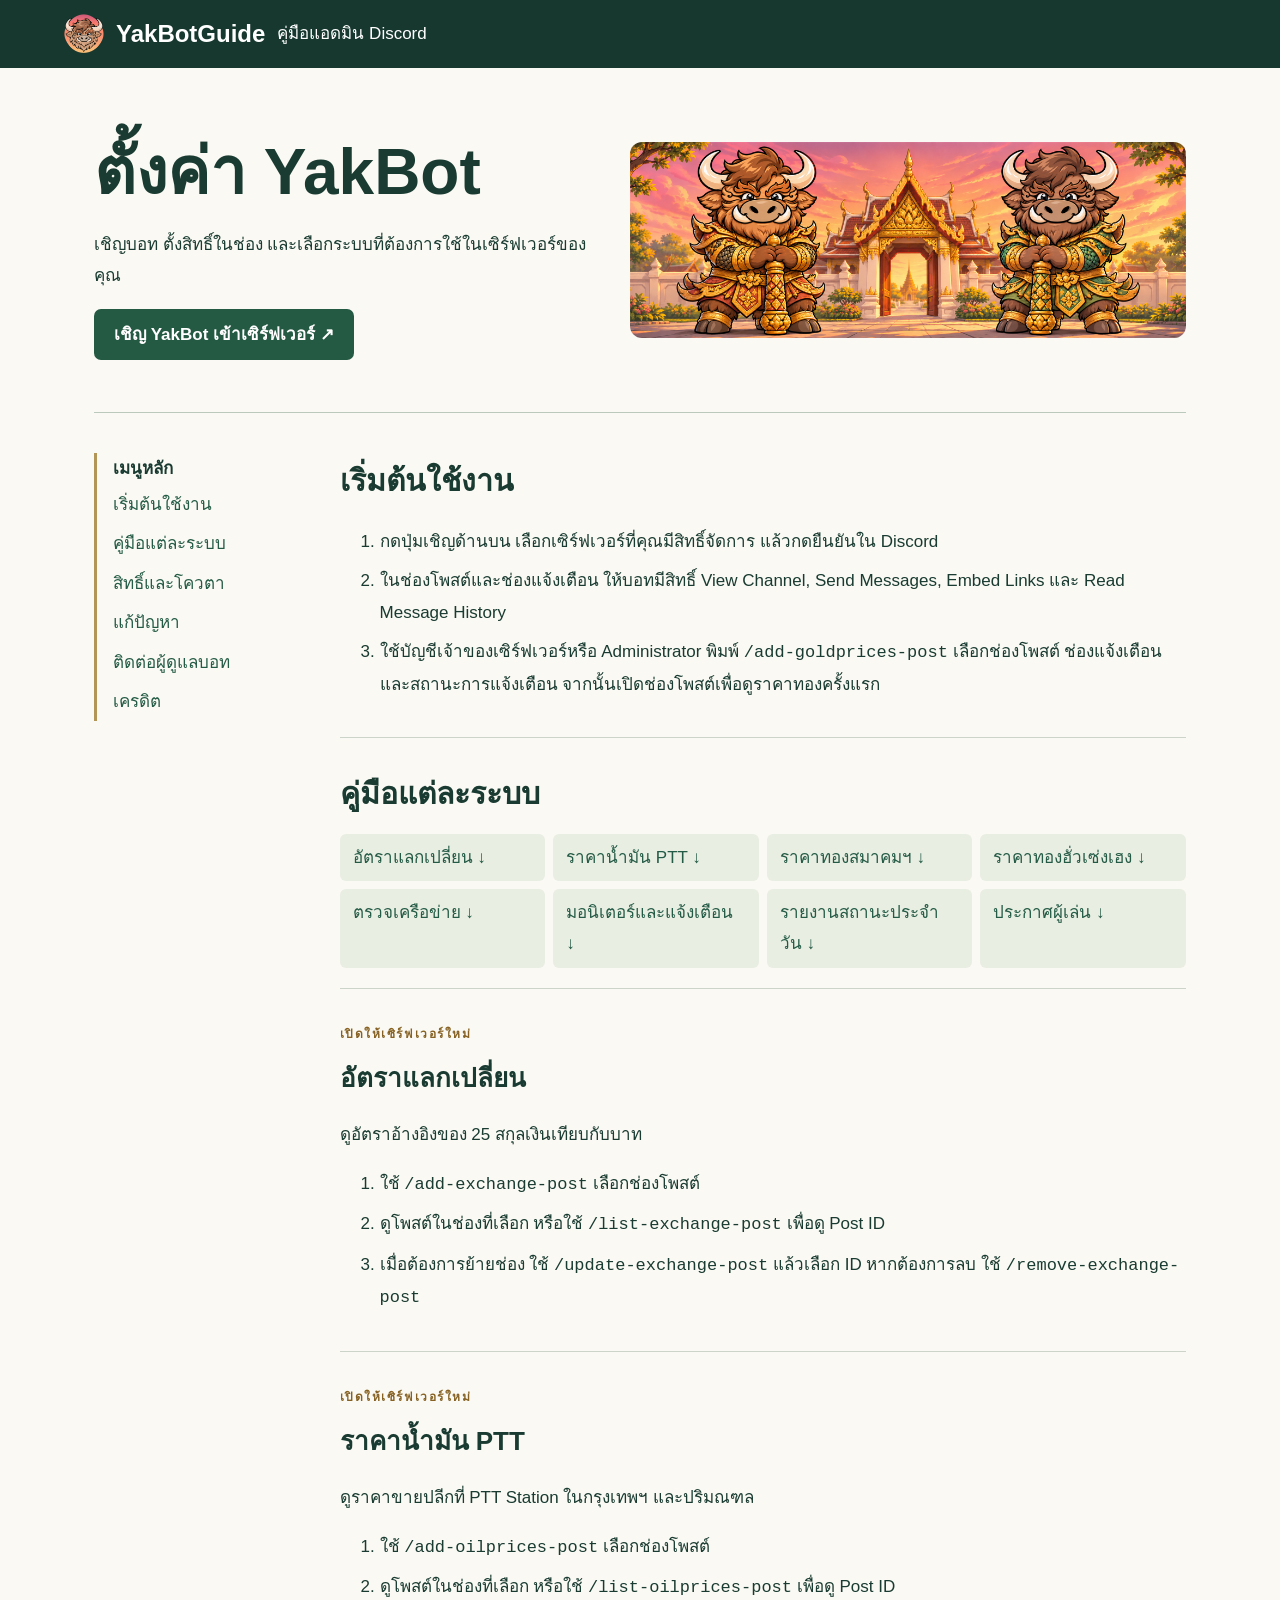
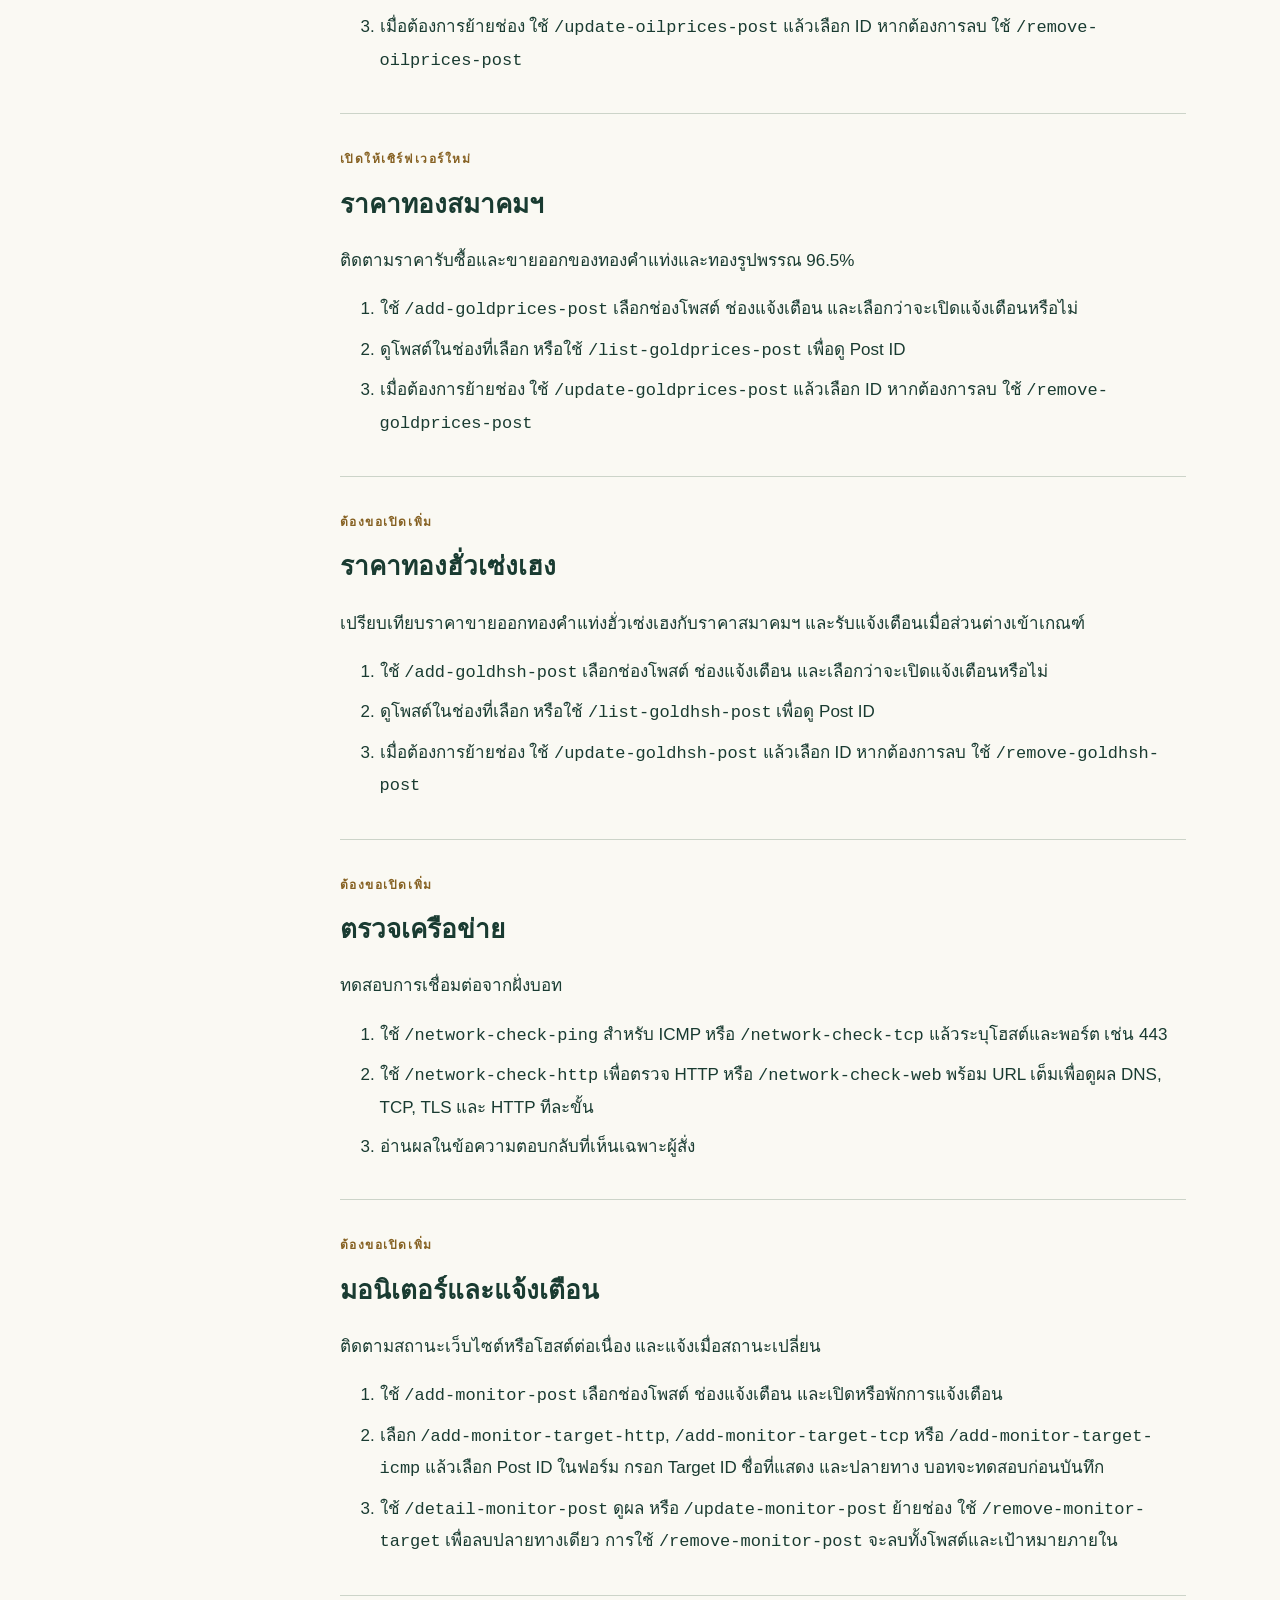
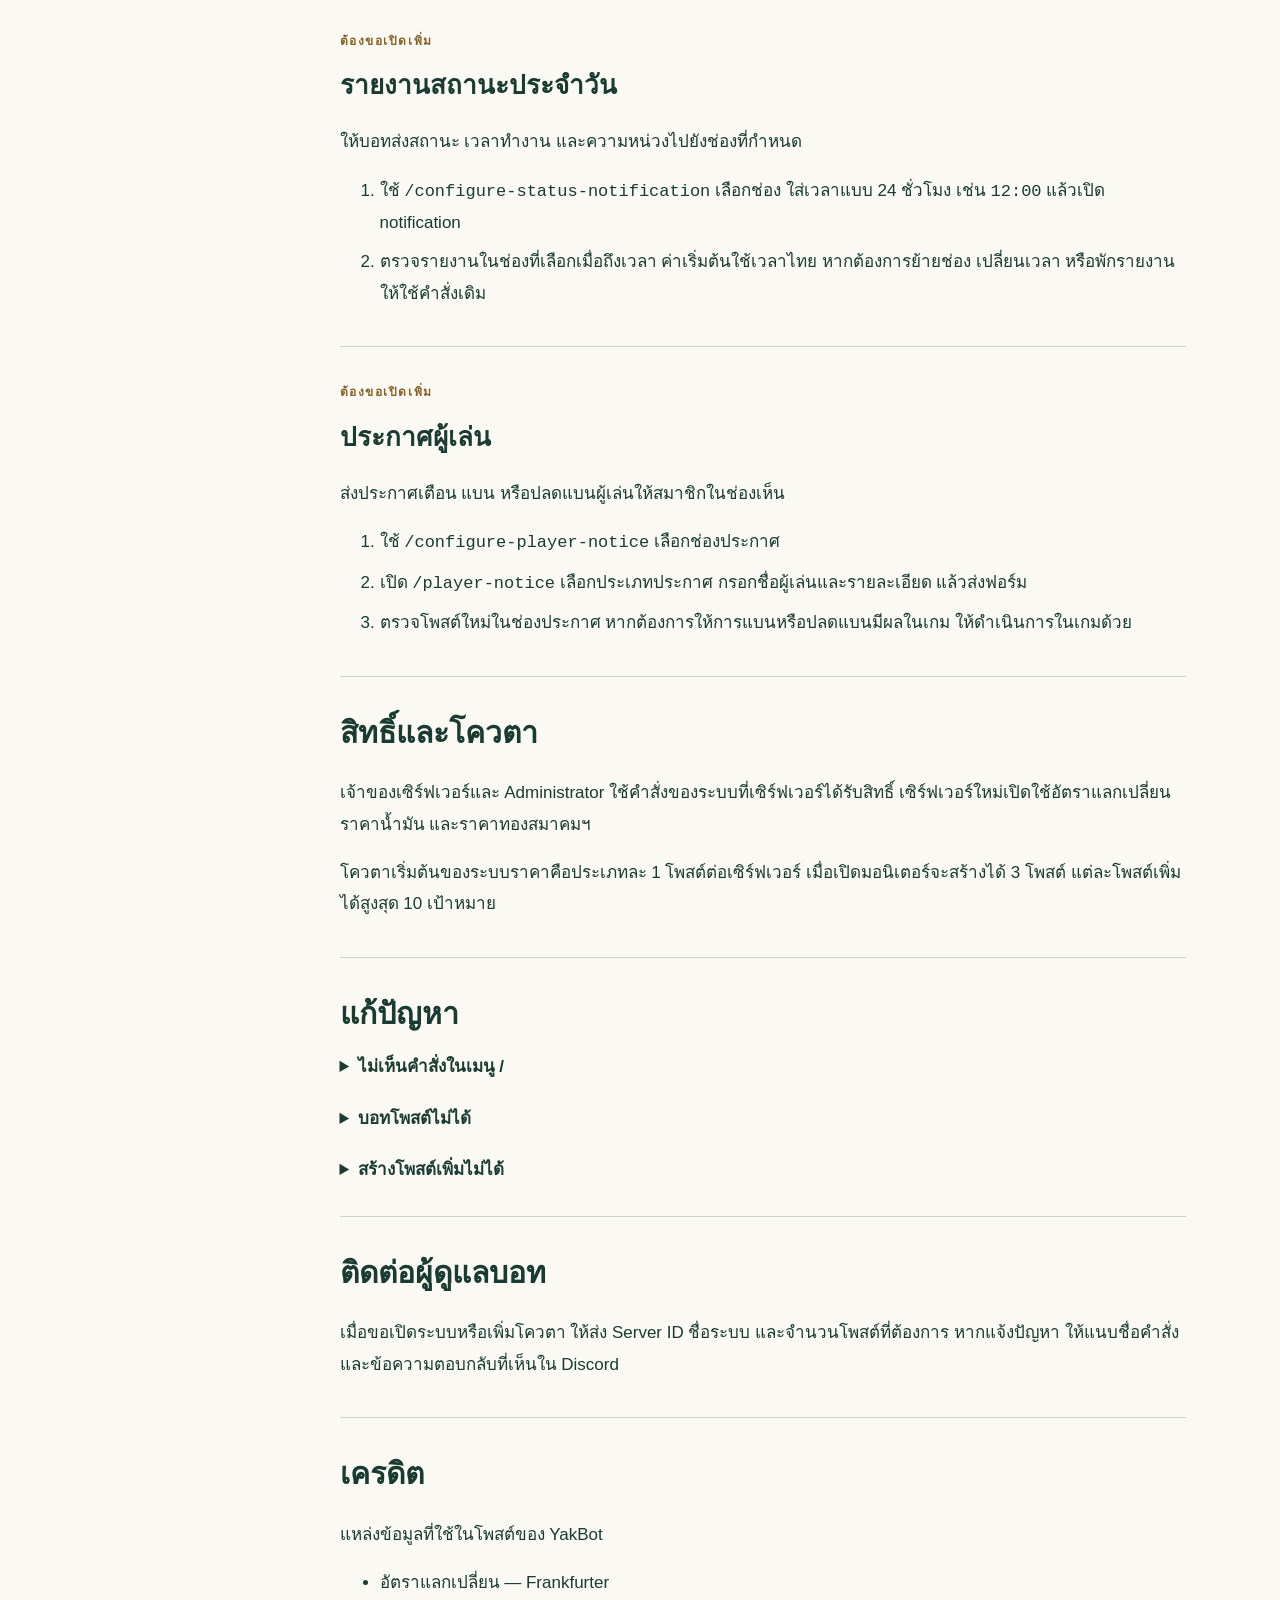
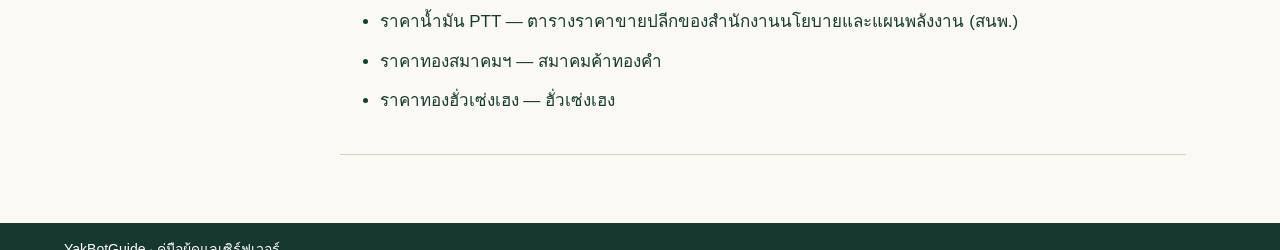
==== index.html @ 70bbc70e "Publish YakBot setup guide" ====
<!doctype html><html lang="th"><head><meta charset="utf-8"><meta name="viewport" content="width=device-width, initial-scale=1"><title>YakBotGuide · คู่มือผู้ดูแลเซิร์ฟเวอร์ Discord</title><link rel="icon" href="./icon.png"><style>
*{box-sizing:border-box}body{margin:0;background:#faf9f3;color:#193b31;font:17px/1.85 "Leelawadee UI",Tahoma,sans-serif}header,footer{background:#16382f;color:white;padding:14px max(5vw,calc((100vw - 1160px)/2));display:flex;align-items:center;gap:12px}header img{width:40px;border-radius:9px}header b{font:700 24px Arial}main{max-width:1220px;margin:auto;padding:0 5%}.hero{display:grid;grid-template-columns:1fr 1.1fr;align-items:center;gap:30px;padding:52px 0;border-bottom:1px solid #bbc9bc}.hero img{width:100%;border-radius:12px}small{font:bold 12px Arial;letter-spacing:.13em;color:#866122}h1{font-size:clamp(40px,5vw,68px);line-height:1.25;margin:12px 0}h2{font-size:30px;margin:0}a{color:#245b46}.layout{display:grid;grid-template-columns:180px minmax(0,1fr);gap:6%;padding:40px 0}nav{position:sticky;top:24px;align-self:start;border-left:3px solid #b29557;padding-left:16px}nav a{display:block;text-decoration:none;padding:4px 0}a:hover{text-decoration:underline}section{border-bottom:1px solid #ccd4c9;margin-bottom:28px;padding-bottom:20px;scroll-margin:20px}pre{background:#193c32;color:#fff;padding:16px;border-radius:8px;overflow:auto}code{font-family:Consolas,monospace;overflow-wrap:anywhere}li{margin-bottom:8px}summary{cursor:pointer;font-weight:bold}details{padding:10px 0}footer{font-size:14px}@media(max-width:760px){.hero,.layout{grid-template-columns:1fr}.layout{gap:30px}nav{position:static}.hero{padding:25px 0}}
.invite{display:inline-block;background:#245943;color:white;padding:10px 20px;border-radius:7px;text-decoration:none;font-weight:bold}.systems{display:grid;grid-template-columns:repeat(auto-fit,minmax(190px,1fr));gap:8px;margin-top:12px}.systems a{padding:8px 13px;background:#e9eee2;border-radius:6px;text-decoration:none}h3{font-size:26px;margin:6px 0}a:focus-visible,summary:focus-visible{outline:3px solid #ae792a;outline-offset:3px}</style></head><body><header id="home"><img src="./icon.png" alt=""><b>YakBotGuide</b> คู่มือแอดมิน Discord</header><main><div class="hero"><div><h1>ตั้งค่า YakBot</h1><p>เชิญบอท ตั้งสิทธิ์ในช่อง และเลือกระบบที่ต้องการใช้ในเซิร์ฟเวอร์ของคุณ</p><a class="invite" href="https://discord.com/oauth2/authorize?client_id=1555179219745767465">เชิญ YakBot เข้าเซิร์ฟเวอร์ <span aria-hidden="true">↗</span></a></div><img src="./banner.png" alt="ภาพประจำ YakBot"></div><div class="layout"><nav aria-label="เมนูหลัก"><b>เมนูหลัก</b><a href="#start">เริ่มต้นใช้งาน</a><a href="#systems">คู่มือแต่ละระบบ</a><a href="#rights">สิทธิ์และโควตา</a><a href="#help">แก้ปัญหา</a><a href="#contact">ติดต่อผู้ดูแลบอท</a><a href="#credits">เครดิต</a></nav><article>
<section id="start"><h2>เริ่มต้นใช้งาน</h2><ol><li>กดปุ่มเชิญด้านบน เลือกเซิร์ฟเวอร์ที่คุณมีสิทธิ์จัดการ แล้วกดยืนยันใน Discord</li><li>ในช่องโพสต์และช่องแจ้งเตือน ให้บอทมีสิทธิ์ View Channel, Send Messages, Embed Links และ Read Message History</li><li>ใช้บัญชีเจ้าของเซิร์ฟเวอร์หรือ Administrator พิมพ์ <code>/add-goldprices-post</code> เลือกช่องโพสต์ ช่องแจ้งเตือน และสถานะการแจ้งเตือน จากนั้นเปิดช่องโพสต์เพื่อดูราคาทองครั้งแรก</li></ol></section>
<section id="systems"><h2>คู่มือแต่ละระบบ</h2><div class="systems"><a href="#exchange">อัตราแลกเปลี่ยน ↓</a><a href="#oil">ราคาน้ำมัน PTT ↓</a><a href="#gold">ราคาทองสมาคมฯ ↓</a><a href="#gold-hsh">ราคาทองฮั่วเซ่งเฮง ↓</a><a href="#network">ตรวจเครือข่าย ↓</a><a href="#monitor">มอนิเตอร์และแจ้งเตือน ↓</a><a href="#daily">รายงานสถานะประจำวัน ↓</a><a href="#players">ประกาศผู้เล่น ↓</a></div></section><section id="exchange"><small>เปิดให้เซิร์ฟเวอร์ใหม่</small><h3>อัตราแลกเปลี่ยน</h3><p>ดูอัตราอ้างอิงของ 25 สกุลเงินเทียบกับบาท</p><ol><li>ใช้ <code>/add-exchange-post</code> เลือกช่องโพสต์</li><li>ดูโพสต์ในช่องที่เลือก หรือใช้ <code>/list-exchange-post</code> เพื่อดู Post ID</li><li>เมื่อต้องการย้ายช่อง ใช้ <code>/update-exchange-post</code> แล้วเลือก ID หากต้องการลบ ใช้ <code>/remove-exchange-post</code></li></ol></section>
<section id="oil"><small>เปิดให้เซิร์ฟเวอร์ใหม่</small><h3>ราคาน้ำมัน PTT</h3><p>ดูราคาขายปลีกที่ PTT Station ในกรุงเทพฯ และปริมณฑล</p><ol><li>ใช้ <code>/add-oilprices-post</code> เลือกช่องโพสต์</li><li>ดูโพสต์ในช่องที่เลือก หรือใช้ <code>/list-oilprices-post</code> เพื่อดู Post ID</li><li>เมื่อต้องการย้ายช่อง ใช้ <code>/update-oilprices-post</code> แล้วเลือก ID หากต้องการลบ ใช้ <code>/remove-oilprices-post</code></li></ol></section>
<section id="gold"><small>เปิดให้เซิร์ฟเวอร์ใหม่</small><h3>ราคาทองสมาคมฯ</h3><p>ติดตามราคารับซื้อและขายออกของทองคำแท่งและทองรูปพรรณ 96.5%</p><ol><li>ใช้ <code>/add-goldprices-post</code> เลือกช่องโพสต์ ช่องแจ้งเตือน และเลือกว่าจะเปิดแจ้งเตือนหรือไม่</li><li>ดูโพสต์ในช่องที่เลือก หรือใช้ <code>/list-goldprices-post</code> เพื่อดู Post ID</li><li>เมื่อต้องการย้ายช่อง ใช้ <code>/update-goldprices-post</code> แล้วเลือก ID หากต้องการลบ ใช้ <code>/remove-goldprices-post</code></li></ol></section>
<section id="gold-hsh"><small>ต้องขอเปิดเพิ่ม</small><h3>ราคาทองฮั่วเซ่งเฮง</h3><p>เปรียบเทียบราคาขายออกทองคำแท่งฮั่วเซ่งเฮงกับราคาสมาคมฯ และรับแจ้งเตือนเมื่อส่วนต่างเข้าเกณฑ์</p><ol><li>ใช้ <code>/add-goldhsh-post</code> เลือกช่องโพสต์ ช่องแจ้งเตือน และเลือกว่าจะเปิดแจ้งเตือนหรือไม่</li><li>ดูโพสต์ในช่องที่เลือก หรือใช้ <code>/list-goldhsh-post</code> เพื่อดู Post ID</li><li>เมื่อต้องการย้ายช่อง ใช้ <code>/update-goldhsh-post</code> แล้วเลือก ID หากต้องการลบ ใช้ <code>/remove-goldhsh-post</code></li></ol></section>
<section id="network"><small>ต้องขอเปิดเพิ่ม</small><h3>ตรวจเครือข่าย</h3><p>ทดสอบการเชื่อมต่อจากฝั่งบอท</p><ol><li>ใช้ <code>/network-check-ping</code> สำหรับ ICMP หรือ <code>/network-check-tcp</code> แล้วระบุโฮสต์และพอร์ต เช่น 443</li><li>ใช้ <code>/network-check-http</code> เพื่อตรวจ HTTP หรือ <code>/network-check-web</code> พร้อม URL เต็มเพื่อดูผล DNS, TCP, TLS และ HTTP ทีละขั้น</li><li>อ่านผลในข้อความตอบกลับที่เห็นเฉพาะผู้สั่ง</li></ol></section>
<section id="monitor"><small>ต้องขอเปิดเพิ่ม</small><h3>มอนิเตอร์และแจ้งเตือน</h3><p>ติดตามสถานะเว็บไซต์หรือโฮสต์ต่อเนื่อง และแจ้งเมื่อสถานะเปลี่ยน</p><ol><li>ใช้ <code>/add-monitor-post</code> เลือกช่องโพสต์ ช่องแจ้งเตือน และเปิดหรือพักการแจ้งเตือน</li><li>เลือก <code>/add-monitor-target-http</code>, <code>/add-monitor-target-tcp</code> หรือ <code>/add-monitor-target-icmp</code> แล้วเลือก Post ID ในฟอร์ม กรอก Target ID ชื่อที่แสดง และปลายทาง บอทจะทดสอบก่อนบันทึก</li><li>ใช้ <code>/detail-monitor-post</code> ดูผล หรือ <code>/update-monitor-post</code> ย้ายช่อง ใช้ <code>/remove-monitor-target</code> เพื่อลบปลายทางเดียว การใช้ <code>/remove-monitor-post</code> จะลบทั้งโพสต์และเป้าหมายภายใน</li></ol></section>
<section id="daily"><small>ต้องขอเปิดเพิ่ม</small><h3>รายงานสถานะประจำวัน</h3><p>ให้บอทส่งสถานะ เวลาทำงาน และความหน่วงไปยังช่องที่กำหนด</p><ol><li>ใช้ <code>/configure-status-notification</code> เลือกช่อง ใส่เวลาแบบ 24 ชั่วโมง เช่น <code>12:00</code> แล้วเปิด notification</li><li>ตรวจรายงานในช่องที่เลือกเมื่อถึงเวลา ค่าเริ่มต้นใช้เวลาไทย หากต้องการย้ายช่อง เปลี่ยนเวลา หรือพักรายงาน ให้ใช้คำสั่งเดิม</li></ol></section>
<section id="players"><small>ต้องขอเปิดเพิ่ม</small><h3>ประกาศผู้เล่น</h3><p>ส่งประกาศเตือน แบน หรือปลดแบนผู้เล่นให้สมาชิกในช่องเห็น</p><ol><li>ใช้ <code>/configure-player-notice</code> เลือกช่องประกาศ</li><li>เปิด <code>/player-notice</code> เลือกประเภทประกาศ กรอกชื่อผู้เล่นและรายละเอียด แล้วส่งฟอร์ม</li><li>ตรวจโพสต์ใหม่ในช่องประกาศ หากต้องการให้การแบนหรือปลดแบนมีผลในเกม ให้ดำเนินการในเกมด้วย</li></ol></section>
<section id="rights"><h2>สิทธิ์และโควตา</h2><p>เจ้าของเซิร์ฟเวอร์และ Administrator ใช้คำสั่งของระบบที่เซิร์ฟเวอร์ได้รับสิทธิ์ เซิร์ฟเวอร์ใหม่เปิดใช้อัตราแลกเปลี่ยน ราคาน้ำมัน และราคาทองสมาคมฯ</p><p>โควตาเริ่มต้นของระบบราคาคือประเภทละ 1 โพสต์ต่อเซิร์ฟเวอร์ เมื่อเปิดมอนิเตอร์จะสร้างได้ 3 โพสต์ แต่ละโพสต์เพิ่มได้สูงสุด 10 เป้าหมาย</p></section>
<section id="help"><h2>แก้ปัญหา</h2><details><summary>ไม่เห็นคำสั่งในเมนู /</summary><p>ตรวจสิทธิ์ Administrator และดูว่าระบบที่ต้องการต้องขอเปิดเพิ่มหรือไม่</p></details><details><summary>บอทโพสต์ไม่ได้</summary><p>ตรวจสิทธิ์บอทในช่องที่เลือกตามรายการเริ่มต้นใช้งาน รวมถึงสิทธิ์ที่กำหนดทับในระดับช่อง</p></details><details><summary>สร้างโพสต์เพิ่มไม่ได้</summary><p>ตรวจจำนวนโพสต์เดิมด้วยคำสั่ง list ของระบบ หากต้องการเพียงย้ายช่อง ให้ใช้คำสั่ง update แล้วเลือก Post ID เดิม</p></details></section>
<section id="contact"><h2>ติดต่อผู้ดูแลบอท</h2><p>เมื่อขอเปิดระบบหรือเพิ่มโควตา ให้ส่ง Server ID ชื่อระบบ และจำนวนโพสต์ที่ต้องการ หากแจ้งปัญหา ให้แนบชื่อคำสั่งและข้อความตอบกลับที่เห็นใน Discord</p></section>
<section id="credits"><h2>เครดิต</h2><p>แหล่งข้อมูลที่ใช้ในโพสต์ของ YakBot</p><ul><li>อัตราแลกเปลี่ยน — Frankfurter</li><li>ราคาน้ำมัน PTT — ตารางราคาขายปลีกของสำนักงานนโยบายและแผนพลังงาน (สนพ.)</li><li>ราคาทองสมาคมฯ — สมาคมค้าทองคำ</li><li>ราคาทองฮั่วเซ่งเฮง — ฮั่วเซ่งเฮง</li></ul></section></article></div></main><footer>YakBotGuide · คู่มือผู้ดูแลเซิร์ฟเวอร์</footer></body></html>
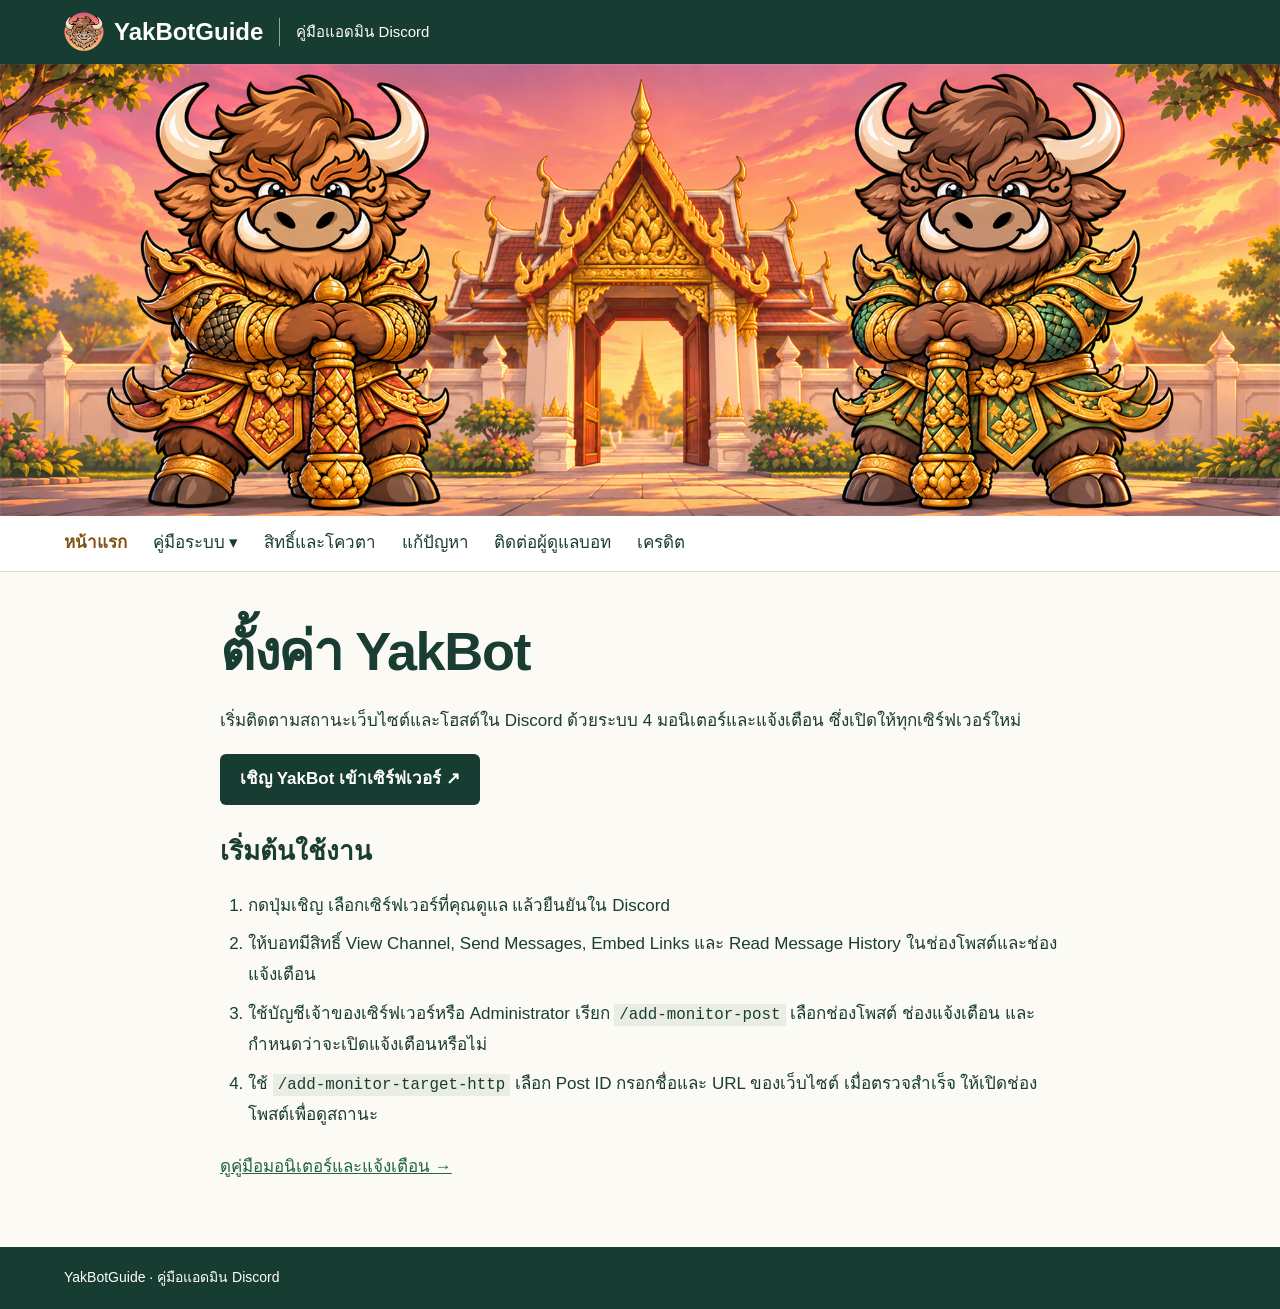
==== commit 148d199e: "Split YakBot guide into pages and update system permissions" ====
--- a/index.html
+++ b/index.html
@@ -1,16 +1,49 @@
-<!doctype html><html lang="th"><head><meta charset="utf-8"><meta name="viewport" content="width=device-width, initial-scale=1"><title>YakBotGuide · คู่มือผู้ดูแลเซิร์ฟเวอร์ Discord</title><link rel="icon" href="./icon.png"><style>
-*{box-sizing:border-box}body{margin:0;background:#faf9f3;color:#193b31;font:17px/1.85 "Leelawadee UI",Tahoma,sans-serif}header,footer{background:#16382f;color:white;padding:14px max(5vw,calc((100vw - 1160px)/2));display:flex;align-items:center;gap:12px}header img{width:40px;border-radius:9px}header b{font:700 24px Arial}main{max-width:1220px;margin:auto;padding:0 5%}.hero{display:grid;grid-template-columns:1fr 1.1fr;align-items:center;gap:30px;padding:52px 0;border-bottom:1px solid #bbc9bc}.hero img{width:100%;border-radius:12px}small{font:bold 12px Arial;letter-spacing:.13em;color:#866122}h1{font-size:clamp(40px,5vw,68px);line-height:1.25;margin:12px 0}h2{font-size:30px;margin:0}a{color:#245b46}.layout{display:grid;grid-template-columns:180px minmax(0,1fr);gap:6%;padding:40px 0}nav{position:sticky;top:24px;align-self:start;border-left:3px solid #b29557;padding-left:16px}nav a{display:block;text-decoration:none;padding:4px 0}a:hover{text-decoration:underline}section{border-bottom:1px solid #ccd4c9;margin-bottom:28px;padding-bottom:20px;scroll-margin:20px}pre{background:#193c32;color:#fff;padding:16px;border-radius:8px;overflow:auto}code{font-family:Consolas,monospace;overflow-wrap:anywhere}li{margin-bottom:8px}summary{cursor:pointer;font-weight:bold}details{padding:10px 0}footer{font-size:14px}@media(max-width:760px){.hero,.layout{grid-template-columns:1fr}.layout{gap:30px}nav{position:static}.hero{padding:25px 0}}
-.invite{display:inline-block;background:#245943;color:white;padding:10px 20px;border-radius:7px;text-decoration:none;font-weight:bold}.systems{display:grid;grid-template-columns:repeat(auto-fit,minmax(190px,1fr));gap:8px;margin-top:12px}.systems a{padding:8px 13px;background:#e9eee2;border-radius:6px;text-decoration:none}h3{font-size:26px;margin:6px 0}a:focus-visible,summary:focus-visible{outline:3px solid #ae792a;outline-offset:3px}</style></head><body><header id="home"><img src="./icon.png" alt=""><b>YakBotGuide</b> คู่มือแอดมิน Discord</header><main><div class="hero"><div><h1>ตั้งค่า YakBot</h1><p>เชิญบอท ตั้งสิทธิ์ในช่อง และเลือกระบบที่ต้องการใช้ในเซิร์ฟเวอร์ของคุณ</p><a class="invite" href="https://discord.com/oauth2/authorize?client_id=1555179219745767465">เชิญ YakBot เข้าเซิร์ฟเวอร์ <span aria-hidden="true">↗</span></a></div><img src="./banner.png" alt="ภาพประจำ YakBot"></div><div class="layout"><nav aria-label="เมนูหลัก"><b>เมนูหลัก</b><a href="#start">เริ่มต้นใช้งาน</a><a href="#systems">คู่มือแต่ละระบบ</a><a href="#rights">สิทธิ์และโควตา</a><a href="#help">แก้ปัญหา</a><a href="#contact">ติดต่อผู้ดูแลบอท</a><a href="#credits">เครดิต</a></nav><article>
-<section id="start"><h2>เริ่มต้นใช้งาน</h2><ol><li>กดปุ่มเชิญด้านบน เลือกเซิร์ฟเวอร์ที่คุณมีสิทธิ์จัดการ แล้วกดยืนยันใน Discord</li><li>ในช่องโพสต์และช่องแจ้งเตือน ให้บอทมีสิทธิ์ View Channel, Send Messages, Embed Links และ Read Message History</li><li>ใช้บัญชีเจ้าของเซิร์ฟเวอร์หรือ Administrator พิมพ์ <code>/add-goldprices-post</code> เลือกช่องโพสต์ ช่องแจ้งเตือน และสถานะการแจ้งเตือน จากนั้นเปิดช่องโพสต์เพื่อดูราคาทองครั้งแรก</li></ol></section>
-<section id="systems"><h2>คู่มือแต่ละระบบ</h2><div class="systems"><a href="#exchange">อัตราแลกเปลี่ยน ↓</a><a href="#oil">ราคาน้ำมัน PTT ↓</a><a href="#gold">ราคาทองสมาคมฯ ↓</a><a href="#gold-hsh">ราคาทองฮั่วเซ่งเฮง ↓</a><a href="#network">ตรวจเครือข่าย ↓</a><a href="#monitor">มอนิเตอร์และแจ้งเตือน ↓</a><a href="#daily">รายงานสถานะประจำวัน ↓</a><a href="#players">ประกาศผู้เล่น ↓</a></div></section><section id="exchange"><small>เปิดให้เซิร์ฟเวอร์ใหม่</small><h3>อัตราแลกเปลี่ยน</h3><p>ดูอัตราอ้างอิงของ 25 สกุลเงินเทียบกับบาท</p><ol><li>ใช้ <code>/add-exchange-post</code> เลือกช่องโพสต์</li><li>ดูโพสต์ในช่องที่เลือก หรือใช้ <code>/list-exchange-post</code> เพื่อดู Post ID</li><li>เมื่อต้องการย้ายช่อง ใช้ <code>/update-exchange-post</code> แล้วเลือก ID หากต้องการลบ ใช้ <code>/remove-exchange-post</code></li></ol></section>
-<section id="oil"><small>เปิดให้เซิร์ฟเวอร์ใหม่</small><h3>ราคาน้ำมัน PTT</h3><p>ดูราคาขายปลีกที่ PTT Station ในกรุงเทพฯ และปริมณฑล</p><ol><li>ใช้ <code>/add-oilprices-post</code> เลือกช่องโพสต์</li><li>ดูโพสต์ในช่องที่เลือก หรือใช้ <code>/list-oilprices-post</code> เพื่อดู Post ID</li><li>เมื่อต้องการย้ายช่อง ใช้ <code>/update-oilprices-post</code> แล้วเลือก ID หากต้องการลบ ใช้ <code>/remove-oilprices-post</code></li></ol></section>
-<section id="gold"><small>เปิดให้เซิร์ฟเวอร์ใหม่</small><h3>ราคาทองสมาคมฯ</h3><p>ติดตามราคารับซื้อและขายออกของทองคำแท่งและทองรูปพรรณ 96.5%</p><ol><li>ใช้ <code>/add-goldprices-post</code> เลือกช่องโพสต์ ช่องแจ้งเตือน และเลือกว่าจะเปิดแจ้งเตือนหรือไม่</li><li>ดูโพสต์ในช่องที่เลือก หรือใช้ <code>/list-goldprices-post</code> เพื่อดู Post ID</li><li>เมื่อต้องการย้ายช่อง ใช้ <code>/update-goldprices-post</code> แล้วเลือก ID หากต้องการลบ ใช้ <code>/remove-goldprices-post</code></li></ol></section>
-<section id="gold-hsh"><small>ต้องขอเปิดเพิ่ม</small><h3>ราคาทองฮั่วเซ่งเฮง</h3><p>เปรียบเทียบราคาขายออกทองคำแท่งฮั่วเซ่งเฮงกับราคาสมาคมฯ และรับแจ้งเตือนเมื่อส่วนต่างเข้าเกณฑ์</p><ol><li>ใช้ <code>/add-goldhsh-post</code> เลือกช่องโพสต์ ช่องแจ้งเตือน และเลือกว่าจะเปิดแจ้งเตือนหรือไม่</li><li>ดูโพสต์ในช่องที่เลือก หรือใช้ <code>/list-goldhsh-post</code> เพื่อดู Post ID</li><li>เมื่อต้องการย้ายช่อง ใช้ <code>/update-goldhsh-post</code> แล้วเลือก ID หากต้องการลบ ใช้ <code>/remove-goldhsh-post</code></li></ol></section>
-<section id="network"><small>ต้องขอเปิดเพิ่ม</small><h3>ตรวจเครือข่าย</h3><p>ทดสอบการเชื่อมต่อจากฝั่งบอท</p><ol><li>ใช้ <code>/network-check-ping</code> สำหรับ ICMP หรือ <code>/network-check-tcp</code> แล้วระบุโฮสต์และพอร์ต เช่น 443</li><li>ใช้ <code>/network-check-http</code> เพื่อตรวจ HTTP หรือ <code>/network-check-web</code> พร้อม URL เต็มเพื่อดูผล DNS, TCP, TLS และ HTTP ทีละขั้น</li><li>อ่านผลในข้อความตอบกลับที่เห็นเฉพาะผู้สั่ง</li></ol></section>
-<section id="monitor"><small>ต้องขอเปิดเพิ่ม</small><h3>มอนิเตอร์และแจ้งเตือน</h3><p>ติดตามสถานะเว็บไซต์หรือโฮสต์ต่อเนื่อง และแจ้งเมื่อสถานะเปลี่ยน</p><ol><li>ใช้ <code>/add-monitor-post</code> เลือกช่องโพสต์ ช่องแจ้งเตือน และเปิดหรือพักการแจ้งเตือน</li><li>เลือก <code>/add-monitor-target-http</code>, <code>/add-monitor-target-tcp</code> หรือ <code>/add-monitor-target-icmp</code> แล้วเลือก Post ID ในฟอร์ม กรอก Target ID ชื่อที่แสดง และปลายทาง บอทจะทดสอบก่อนบันทึก</li><li>ใช้ <code>/detail-monitor-post</code> ดูผล หรือ <code>/update-monitor-post</code> ย้ายช่อง ใช้ <code>/remove-monitor-target</code> เพื่อลบปลายทางเดียว การใช้ <code>/remove-monitor-post</code> จะลบทั้งโพสต์และเป้าหมายภายใน</li></ol></section>
-<section id="daily"><small>ต้องขอเปิดเพิ่ม</small><h3>รายงานสถานะประจำวัน</h3><p>ให้บอทส่งสถานะ เวลาทำงาน และความหน่วงไปยังช่องที่กำหนด</p><ol><li>ใช้ <code>/configure-status-notification</code> เลือกช่อง ใส่เวลาแบบ 24 ชั่วโมง เช่น <code>12:00</code> แล้วเปิด notification</li><li>ตรวจรายงานในช่องที่เลือกเมื่อถึงเวลา ค่าเริ่มต้นใช้เวลาไทย หากต้องการย้ายช่อง เปลี่ยนเวลา หรือพักรายงาน ให้ใช้คำสั่งเดิม</li></ol></section>
-<section id="players"><small>ต้องขอเปิดเพิ่ม</small><h3>ประกาศผู้เล่น</h3><p>ส่งประกาศเตือน แบน หรือปลดแบนผู้เล่นให้สมาชิกในช่องเห็น</p><ol><li>ใช้ <code>/configure-player-notice</code> เลือกช่องประกาศ</li><li>เปิด <code>/player-notice</code> เลือกประเภทประกาศ กรอกชื่อผู้เล่นและรายละเอียด แล้วส่งฟอร์ม</li><li>ตรวจโพสต์ใหม่ในช่องประกาศ หากต้องการให้การแบนหรือปลดแบนมีผลในเกม ให้ดำเนินการในเกมด้วย</li></ol></section>
-<section id="rights"><h2>สิทธิ์และโควตา</h2><p>เจ้าของเซิร์ฟเวอร์และ Administrator ใช้คำสั่งของระบบที่เซิร์ฟเวอร์ได้รับสิทธิ์ เซิร์ฟเวอร์ใหม่เปิดใช้อัตราแลกเปลี่ยน ราคาน้ำมัน และราคาทองสมาคมฯ</p><p>โควตาเริ่มต้นของระบบราคาคือประเภทละ 1 โพสต์ต่อเซิร์ฟเวอร์ เมื่อเปิดมอนิเตอร์จะสร้างได้ 3 โพสต์ แต่ละโพสต์เพิ่มได้สูงสุด 10 เป้าหมาย</p></section>
-<section id="help"><h2>แก้ปัญหา</h2><details><summary>ไม่เห็นคำสั่งในเมนู /</summary><p>ตรวจสิทธิ์ Administrator และดูว่าระบบที่ต้องการต้องขอเปิดเพิ่มหรือไม่</p></details><details><summary>บอทโพสต์ไม่ได้</summary><p>ตรวจสิทธิ์บอทในช่องที่เลือกตามรายการเริ่มต้นใช้งาน รวมถึงสิทธิ์ที่กำหนดทับในระดับช่อง</p></details><details><summary>สร้างโพสต์เพิ่มไม่ได้</summary><p>ตรวจจำนวนโพสต์เดิมด้วยคำสั่ง list ของระบบ หากต้องการเพียงย้ายช่อง ให้ใช้คำสั่ง update แล้วเลือก Post ID เดิม</p></details></section>
-<section id="contact"><h2>ติดต่อผู้ดูแลบอท</h2><p>เมื่อขอเปิดระบบหรือเพิ่มโควตา ให้ส่ง Server ID ชื่อระบบ และจำนวนโพสต์ที่ต้องการ หากแจ้งปัญหา ให้แนบชื่อคำสั่งและข้อความตอบกลับที่เห็นใน Discord</p></section>
-<section id="credits"><h2>เครดิต</h2><p>แหล่งข้อมูลที่ใช้ในโพสต์ของ YakBot</p><ul><li>อัตราแลกเปลี่ยน — Frankfurter</li><li>ราคาน้ำมัน PTT — ตารางราคาขายปลีกของสำนักงานนโยบายและแผนพลังงาน (สนพ.)</li><li>ราคาทองสมาคมฯ — สมาคมค้าทองคำ</li><li>ราคาทองฮั่วเซ่งเฮง — ฮั่วเซ่งเฮง</li></ul></section></article></div></main><footer>YakBotGuide · คู่มือผู้ดูแลเซิร์ฟเวอร์</footer></body></html>
+<!doctype html>
+<html lang="th">
+<head>
+<meta charset="utf-8">
+<meta name="viewport" content="width=device-width, initial-scale=1">
+<title>หน้าแรก · YakBotGuide</title>
+<link rel="icon" href="icon.png">
+<link rel="stylesheet" href="style.css">
+</head>
+<body>
+<a class="skip" href="#content">ข้ามไปยังเนื้อหา</a>
+<header><div class="bar"><a class="brand" href="index.html"><img src="icon.png" alt=""><b>YakBotGuide</b></a><span class="tag">คู่มือแอดมิน Discord</span>
+<details class="mobile"><summary aria-label="เมนูหลัก"><span aria-hidden="true">☰</span> เมนู</summary><nav aria-label="เมนูหลักบนมือถือ"><a href="index.html" aria-current="page">หน้าแรก</a>
+<details class="sub"><summary>คู่มือระบบ</summary><div class="dropdown"><a href="network.html">2 · ตรวจเครือข่าย</a>
+<a href="monitor.html">4 · มอนิเตอร์และแจ้งเตือน</a>
+<a href="exchange.html">5 · อัตราแลกเปลี่ยน</a>
+<a href="oil.html">6 · ราคาน้ำมัน PTT</a>
+<a href="gold.html">7 · ราคาทองสมาคมฯ</a>
+<a href="gold-hsh.html">8 · ราคาทองฮั่วเซ่งเฮง</a>
+<a href="players.html">9 · ประกาศผู้เล่น</a></div></details>
+<a href="rights.html">สิทธิ์และโควตา</a>
+<a href="help.html">แก้ปัญหา</a>
+<a href="contact.html">ติดต่อผู้ดูแลบอท</a>
+<a href="credits.html">เครดิต</a></nav></details></div></header>
+<img class="banner" src="banner.png" alt="แบนเนอร์ YakBot">
+<nav class="desk" aria-label="เมนูหลัก"><a href="index.html" aria-current="page">หน้าแรก</a>
+<details class="sub"><summary>คู่มือระบบ</summary><div class="dropdown"><a href="network.html">2 · ตรวจเครือข่าย</a>
+<a href="monitor.html">4 · มอนิเตอร์และแจ้งเตือน</a>
+<a href="exchange.html">5 · อัตราแลกเปลี่ยน</a>
+<a href="oil.html">6 · ราคาน้ำมัน PTT</a>
+<a href="gold.html">7 · ราคาทองสมาคมฯ</a>
+<a href="gold-hsh.html">8 · ราคาทองฮั่วเซ่งเฮง</a>
+<a href="players.html">9 · ประกาศผู้เล่น</a></div></details>
+<a href="rights.html">สิทธิ์และโควตา</a>
+<a href="help.html">แก้ปัญหา</a>
+<a href="contact.html">ติดต่อผู้ดูแลบอท</a>
+<a href="credits.html">เครดิต</a></nav>
+<main id="content">
+
+<h1>ตั้งค่า YakBot</h1>
+<p>เริ่มติดตามสถานะเว็บไซต์และโฮสต์ใน Discord ด้วยระบบ 4 มอนิเตอร์และแจ้งเตือน ซึ่งเปิดให้ทุกเซิร์ฟเวอร์ใหม่</p>
+<a class="invite" href="https://discord.com/oauth2/authorize?client_id=1555179219745767465">เชิญ YakBot เข้าเซิร์ฟเวอร์ ↗</a>
+<h2 id="start">เริ่มต้นใช้งาน</h2><ol>
+<li>กดปุ่มเชิญ เลือกเซิร์ฟเวอร์ที่คุณดูแล แล้วยืนยันใน Discord</li>
+<li>ให้บอทมีสิทธิ์ View Channel, Send Messages, Embed Links และ Read Message History ในช่องโพสต์และช่องแจ้งเตือน</li>
+<li>ใช้บัญชีเจ้าของเซิร์ฟเวอร์หรือ Administrator เรียก <code>/add-monitor-post</code> เลือกช่องโพสต์ ช่องแจ้งเตือน และกำหนดว่าจะเปิดแจ้งเตือนหรือไม่</li>
+<li>ใช้ <code>/add-monitor-target-http</code> เลือก Post ID กรอกชื่อและ URL ของเว็บไซต์ เมื่อตรวจสำเร็จ ให้เปิดช่องโพสต์เพื่อดูสถานะ</li></ol><a href="monitor.html">ดูคู่มือมอนิเตอร์และแจ้งเตือน →</a>
+</main><footer>YakBotGuide · คู่มือแอดมิน Discord</footer>
+</body></html>
--- a/style.css
+++ b/style.css
@@ -0,0 +1,52 @@
+:root { color-scheme: light; --ink: #193d33; --green: #173c32; --line: #d3d9cc; --margin: max(5vw, calc((100vw - 1160px)/2)); }
+* { box-sizing: border-box; }
+body { margin: 0; background: #fbfaf4; color: var(--ink); font: 17px/1.82 "Leelawadee UI", Tahoma, sans-serif; }
+header, footer { background: var(--green); color: #fff; }
+.bar, .desk, footer { padding-inline: var(--margin); }
+.bar, .brand, .desk { display: flex; align-items: center; }
+.bar { position: relative; min-height: 64px; gap: 16px; }
+.brand { gap: 10px; color: white; font: 700 24px/1 Arial, sans-serif; text-decoration: none; }
+.brand img { width: 40px; height: 40px; border-radius: 10px; }
+.tag { padding-left: 16px; border-left: 1px solid #8aab98; font-size: 15px; }
+.banner { width: 100%; height: auto; display: block; }
+.desk { gap: clamp(10px, 2vw, 32px); background: #fff; border-bottom: 1px solid var(--line); }
+nav a, nav summary { color: var(--ink); padding: 12px 0; text-decoration: none; display: block; }
+nav [aria-current], nav .selected { color: #805315; font-weight: bold; }
+summary { cursor: pointer; }
+.sub { position: relative; }
+.sub > summary::after { content: " ▾"; }
+.sub > summary { list-style: none; }
+.dropdown, .mobile nav { background: #fff; color: var(--ink); padding: 8px 20px; border: 1px solid var(--line); box-shadow: 0 8px 18px #193d331c; }
+.dropdown { position: absolute; left: 0; z-index: 1; min-width: 255px; }
+.dropdown a { padding-block: 7px; }
+.mobile { display: none; }
+main { width: min(100% - 40px, 840px); margin: 42px auto 64px; }
+h1, h2 { line-height: 1.4; }
+h1 { font-size: clamp(32px, 5vw, 54px); margin: 0 0 16px; letter-spacing: -.025em; }
+h2 { font-size: 26px; margin: 28px 0 8px; }
+.eyebrow { color: #815c25; font-size: 15px; margin-bottom: 6px; }
+a { color: #246446; }
+a:hover { text-decoration: underline; }
+.invite { display: inline-block; padding: 10px 20px; border-radius: 6px; background: var(--green); color: white; font-weight: bold; text-decoration: none; }
+li { padding-block: 4px; }
+ol, ul { padding-left: 1.65em; }
+code { font: .93em Consolas, monospace; overflow-wrap: anywhere; padding: 2px 5px; background: #e9ede3; }
+main details { border-bottom: 1px solid var(--line); padding: 14px 0; }
+main summary { font-weight: bold; }
+footer { padding-block: 18px; font-size: 14px; }
+.skip { position: absolute; left: -9999px; }
+.skip:focus { z-index: 5; left: 5px; background: white; }
+:focus-visible { outline: 3px solid #b78231; outline-offset: 3px; }
+@media (max-width: 820px) {
+  .desk { display: none; }
+  .bar { gap: 8px; flex-wrap: wrap; padding: 10px 4%; }
+  .brand { font-size: 19px; gap: 6px; }
+  .brand img { width: 32px; height: 32px; }
+  .tag { font-size: 12px; padding-left: 7px; }
+  .mobile { display: block; margin-left: auto; }
+  .mobile > summary { list-style: none; padding: 6px; }
+  .mobile nav { position: absolute; top: 100%; right: 0; width: min(100vw, 350px); z-index: 2; }
+  .mobile nav a, .mobile nav summary { padding-block: 7px; }
+  .mobile .dropdown { position: static; padding-left: 14px; border: 0; border-left: 2px solid var(--line); box-shadow: none; }
+  main { margin-top: 24px; }
+}
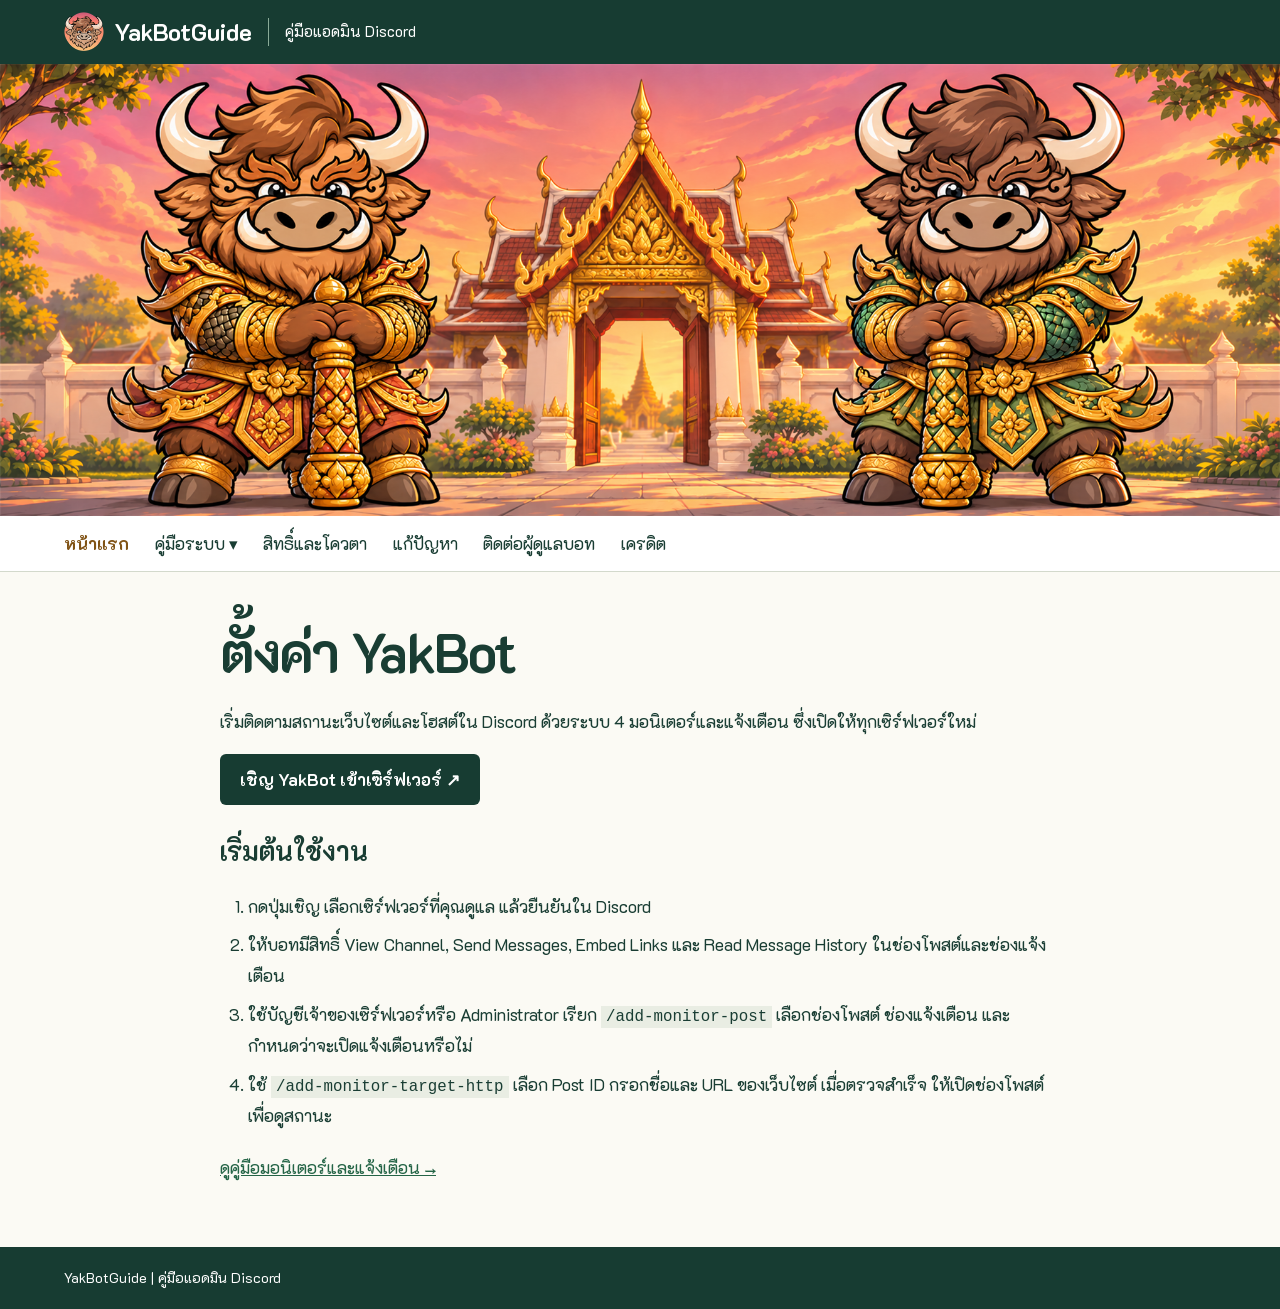
==== commit 71663ecc: "ปรับปรุงคู่มือ YakBot" ====
--- a/index.html
+++ b/index.html
@@ -3,7 +3,7 @@
 <head>
 <meta charset="utf-8">
 <meta name="viewport" content="width=device-width, initial-scale=1">
-<title>หน้าแรก · YakBotGuide</title>
+<title>หน้าแรก | YakBotGuide</title>
 <link rel="icon" href="icon.png">
 <link rel="stylesheet" href="style.css">
 </head>
@@ -11,26 +11,26 @@
 <a class="skip" href="#content">ข้ามไปยังเนื้อหา</a>
 <header><div class="bar"><a class="brand" href="index.html"><img src="icon.png" alt=""><b>YakBotGuide</b></a><span class="tag">คู่มือแอดมิน Discord</span>
 <details class="mobile"><summary aria-label="เมนูหลัก"><span aria-hidden="true">☰</span> เมนู</summary><nav aria-label="เมนูหลักบนมือถือ"><a href="index.html" aria-current="page">หน้าแรก</a>
-<details class="sub"><summary>คู่มือระบบ</summary><div class="dropdown"><a href="network.html">2 · ตรวจเครือข่าย</a>
-<a href="monitor.html">4 · มอนิเตอร์และแจ้งเตือน</a>
-<a href="exchange.html">5 · อัตราแลกเปลี่ยน</a>
-<a href="oil.html">6 · ราคาน้ำมัน PTT</a>
-<a href="gold.html">7 · ราคาทองสมาคมฯ</a>
-<a href="gold-hsh.html">8 · ราคาทองฮั่วเซ่งเฮง</a>
-<a href="players.html">9 · ประกาศผู้เล่น</a></div></details>
+<details class="sub"><summary>คู่มือระบบ</summary><div class="dropdown"><a href="network.html">ตรวจเครือข่าย</a>
+<a href="monitor.html">มอนิเตอร์และแจ้งเตือน</a>
+<a href="exchange.html">อัตราแลกเปลี่ยน</a>
+<a href="oil.html">ราคาน้ำมัน PTT</a>
+<a href="gold.html">ราคาทองสมาคมฯ</a>
+<a href="gold-hsh.html">ราคาทองฮั่วเซ่งเฮง</a>
+<a href="players.html">ประกาศผู้เล่น</a></div></details>
 <a href="rights.html">สิทธิ์และโควตา</a>
 <a href="help.html">แก้ปัญหา</a>
 <a href="contact.html">ติดต่อผู้ดูแลบอท</a>
 <a href="credits.html">เครดิต</a></nav></details></div></header>
 <img class="banner" src="banner.png" alt="แบนเนอร์ YakBot">
 <nav class="desk" aria-label="เมนูหลัก"><a href="index.html" aria-current="page">หน้าแรก</a>
-<details class="sub"><summary>คู่มือระบบ</summary><div class="dropdown"><a href="network.html">2 · ตรวจเครือข่าย</a>
-<a href="monitor.html">4 · มอนิเตอร์และแจ้งเตือน</a>
-<a href="exchange.html">5 · อัตราแลกเปลี่ยน</a>
-<a href="oil.html">6 · ราคาน้ำมัน PTT</a>
-<a href="gold.html">7 · ราคาทองสมาคมฯ</a>
-<a href="gold-hsh.html">8 · ราคาทองฮั่วเซ่งเฮง</a>
-<a href="players.html">9 · ประกาศผู้เล่น</a></div></details>
+<details class="sub"><summary>คู่มือระบบ</summary><div class="dropdown"><a href="network.html">ตรวจเครือข่าย</a>
+<a href="monitor.html">มอนิเตอร์และแจ้งเตือน</a>
+<a href="exchange.html">อัตราแลกเปลี่ยน</a>
+<a href="oil.html">ราคาน้ำมัน PTT</a>
+<a href="gold.html">ราคาทองสมาคมฯ</a>
+<a href="gold-hsh.html">ราคาทองฮั่วเซ่งเฮง</a>
+<a href="players.html">ประกาศผู้เล่น</a></div></details>
 <a href="rights.html">สิทธิ์และโควตา</a>
 <a href="help.html">แก้ปัญหา</a>
 <a href="contact.html">ติดต่อผู้ดูแลบอท</a>
@@ -45,5 +45,5 @@
 <li>ให้บอทมีสิทธิ์ View Channel, Send Messages, Embed Links และ Read Message History ในช่องโพสต์และช่องแจ้งเตือน</li>
 <li>ใช้บัญชีเจ้าของเซิร์ฟเวอร์หรือ Administrator เรียก <code>/add-monitor-post</code> เลือกช่องโพสต์ ช่องแจ้งเตือน และกำหนดว่าจะเปิดแจ้งเตือนหรือไม่</li>
 <li>ใช้ <code>/add-monitor-target-http</code> เลือก Post ID กรอกชื่อและ URL ของเว็บไซต์ เมื่อตรวจสำเร็จ ให้เปิดช่องโพสต์เพื่อดูสถานะ</li></ol><a href="monitor.html">ดูคู่มือมอนิเตอร์และแจ้งเตือน →</a>
-</main><footer>YakBotGuide · คู่มือแอดมิน Discord</footer>
+</main><footer>YakBotGuide | คู่มือแอดมิน Discord</footer>
 </body></html>
--- a/style.css
+++ b/style.css
@@ -1,11 +1,13 @@
+@import url("https://fonts.googleapis.com/css2?family=K2D:wght@400;700&display=swap");
+
 :root { color-scheme: light; --ink: #193d33; --green: #173c32; --line: #d3d9cc; --margin: max(5vw, calc((100vw - 1160px)/2)); }
 * { box-sizing: border-box; }
-body { margin: 0; background: #fbfaf4; color: var(--ink); font: 17px/1.82 "Leelawadee UI", Tahoma, sans-serif; }
+body { margin: 0; background: #fbfaf4; color: var(--ink); font: 17px/1.82 "K2D", Tahoma, sans-serif; }
 header, footer { background: var(--green); color: #fff; }
 .bar, .desk, footer { padding-inline: var(--margin); }
 .bar, .brand, .desk { display: flex; align-items: center; }
 .bar { position: relative; min-height: 64px; gap: 16px; }
-.brand { gap: 10px; color: white; font: 700 24px/1 Arial, sans-serif; text-decoration: none; }
+.brand { gap: 10px; color: white; font: 700 24px/1 "K2D", sans-serif; text-decoration: none; }
 .brand img { width: 40px; height: 40px; border-radius: 10px; }
 .tag { padding-left: 16px; border-left: 1px solid #8aab98; font-size: 15px; }
 .banner { width: 100%; height: auto; display: block; }
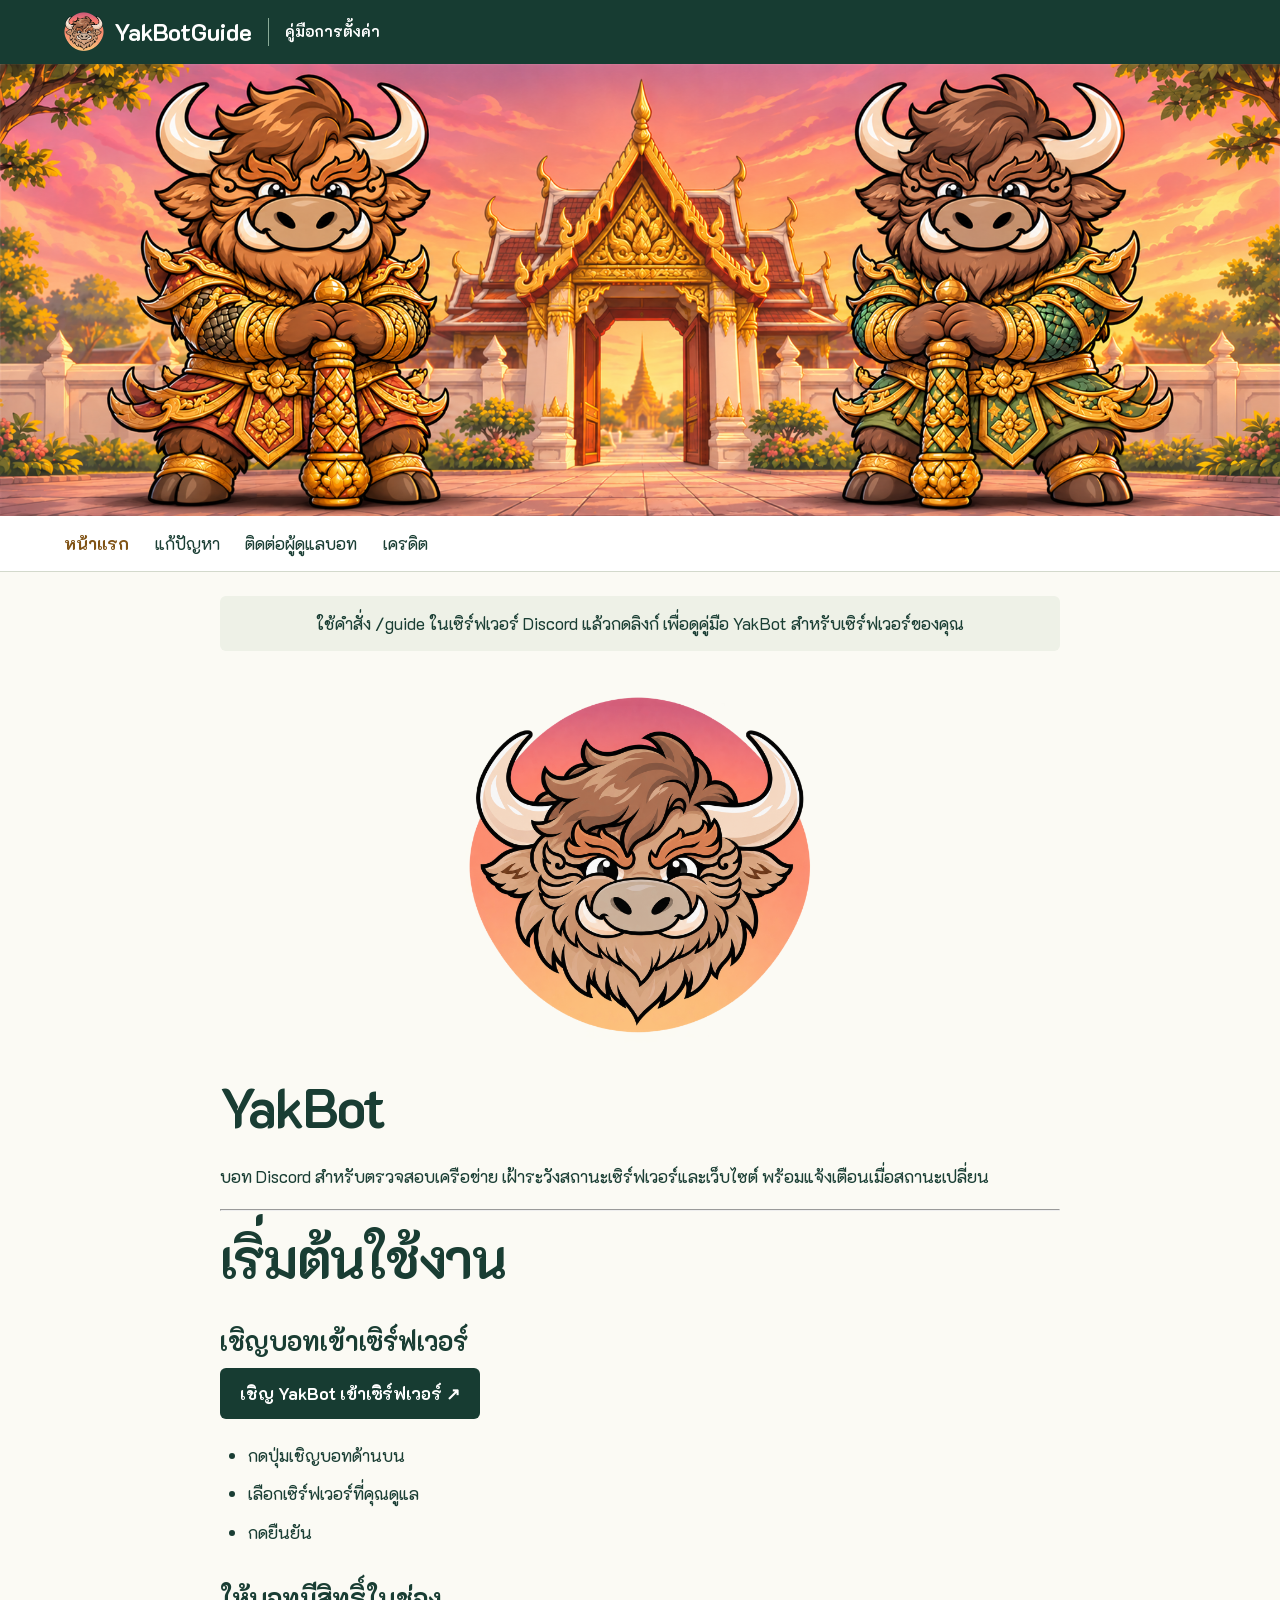
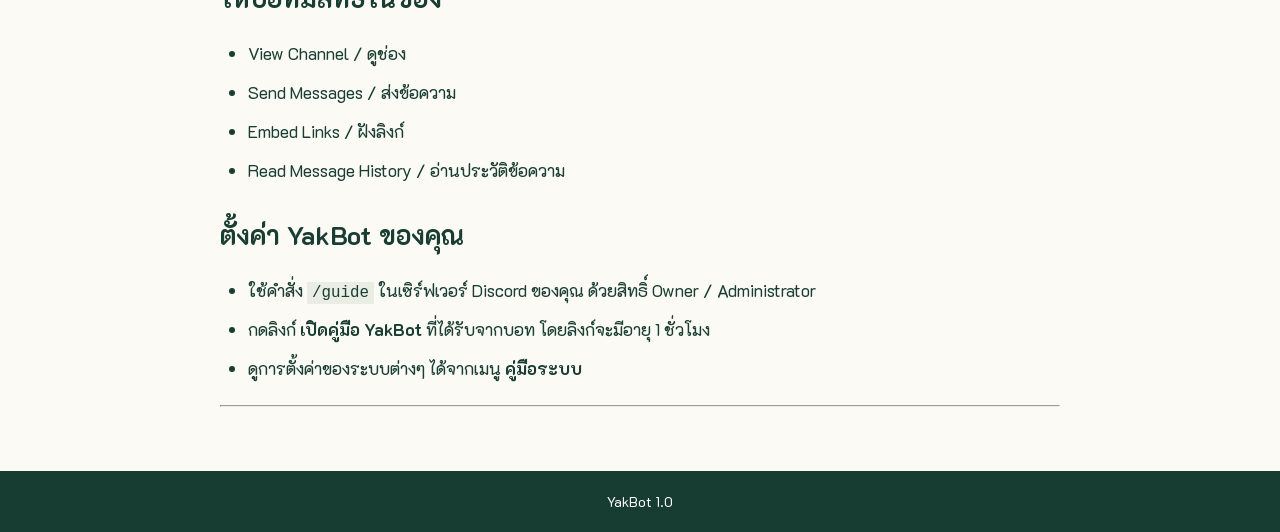
==== commit 6b32029d: "Update server-specific guide access and troubleshooting" ====
--- a/index.html
+++ b/index.html
@@ -6,44 +6,70 @@
 <title>หน้าแรก | YakBotGuide</title>
 <link rel="icon" href="icon.png">
 <link rel="stylesheet" href="style.css">
+<script src="guide-key.js" defer></script>
+<script src="guide-token.js" defer></script>
+<script src="guide.js" defer></script>
 </head>
 <body>
 <a class="skip" href="#content">ข้ามไปยังเนื้อหา</a>
-<header><div class="bar"><a class="brand" href="index.html"><img src="icon.png" alt=""><b>YakBotGuide</b></a><span class="tag">คู่มือแอดมิน Discord</span>
+<header><div class="bar"><a class="brand" href="index.html"><img src="icon.png" alt=""><b>YakBotGuide</b></a><span class="tag"><b>คู่มือการตั้งค่า</b></span>
 <details class="mobile"><summary aria-label="เมนูหลัก"><span aria-hidden="true">☰</span> เมนู</summary><nav aria-label="เมนูหลักบนมือถือ"><a href="index.html" aria-current="page">หน้าแรก</a>
-<details class="sub"><summary>คู่มือระบบ</summary><div class="dropdown"><a href="network.html">ตรวจเครือข่าย</a>
-<a href="monitor.html">มอนิเตอร์และแจ้งเตือน</a>
-<a href="exchange.html">อัตราแลกเปลี่ยน</a>
-<a href="oil.html">ราคาน้ำมัน PTT</a>
-<a href="gold.html">ราคาทองสมาคมฯ</a>
-<a href="gold-hsh.html">ราคาทองฮั่วเซ่งเฮง</a>
-<a href="players.html">ประกาศผู้เล่น</a></div></details>
-<a href="rights.html">สิทธิ์และโควตา</a>
+<details class="sub" hidden><summary>คู่มือระบบ</summary><div class="dropdown"><a href="network.html" data-guide-system="2" hidden>ตรวจเครือข่าย</a>
+<a href="monitor.html" data-guide-system="4" hidden>มอนิเตอร์และแจ้งเตือน</a>
+<a href="exchange.html" data-guide-system="5" hidden>อัตราแลกเปลี่ยน</a>
+<a href="oil.html" data-guide-system="6" hidden>ราคาน้ำมัน PTT</a>
+<a href="gold.html" data-guide-system="7" hidden>ราคาทองสมาคมฯ</a>
+<a href="gold-hsh.html" data-guide-system="8" hidden>ราคาทองฮั่วเซ่งเฮง</a>
+<a href="players.html" data-guide-system="9" hidden>ประกาศผู้เล่น</a></div></details>
 <a href="help.html">แก้ปัญหา</a>
 <a href="contact.html">ติดต่อผู้ดูแลบอท</a>
 <a href="credits.html">เครดิต</a></nav></details></div></header>
 <img class="banner" src="banner.png" alt="แบนเนอร์ YakBot">
 <nav class="desk" aria-label="เมนูหลัก"><a href="index.html" aria-current="page">หน้าแรก</a>
-<details class="sub"><summary>คู่มือระบบ</summary><div class="dropdown"><a href="network.html">ตรวจเครือข่าย</a>
-<a href="monitor.html">มอนิเตอร์และแจ้งเตือน</a>
-<a href="exchange.html">อัตราแลกเปลี่ยน</a>
-<a href="oil.html">ราคาน้ำมัน PTT</a>
-<a href="gold.html">ราคาทองสมาคมฯ</a>
-<a href="gold-hsh.html">ราคาทองฮั่วเซ่งเฮง</a>
-<a href="players.html">ประกาศผู้เล่น</a></div></details>
-<a href="rights.html">สิทธิ์และโควตา</a>
+<details class="sub" hidden><summary>คู่มือระบบ</summary><div class="dropdown"><a href="network.html" data-guide-system="2" hidden>ตรวจเครือข่าย</a>
+<a href="monitor.html" data-guide-system="4" hidden>มอนิเตอร์และแจ้งเตือน</a>
+<a href="exchange.html" data-guide-system="5" hidden>อัตราแลกเปลี่ยน</a>
+<a href="oil.html" data-guide-system="6" hidden>ราคาน้ำมัน PTT</a>
+<a href="gold.html" data-guide-system="7" hidden>ราคาทองสมาคมฯ</a>
+<a href="gold-hsh.html" data-guide-system="8" hidden>ราคาทองฮั่วเซ่งเฮง</a>
+<a href="players.html" data-guide-system="9" hidden>ประกาศผู้เล่น</a></div></details>
 <a href="help.html">แก้ปัญหา</a>
 <a href="contact.html">ติดต่อผู้ดูแลบอท</a>
 <a href="credits.html">เครดิต</a></nav>
+<aside id="guide-status" class="guide-status" aria-live="polite">
+<p align="center">ใช้คำสั่ง /guide ในเซิร์ฟเวอร์ Discord แล้วกดลิงก์ เพื่อดูคู่มือ YakBot สำหรับเซิร์ฟเวอร์ของคุณ</p>
+<button type="button" hidden>เปลี่ยนเซิร์ฟเวอร์</button>
+<noscript>เปิด JavaScript ในเบราว์เซอร์เพื่อตรวจลิงก์และแสดงคู่มือ</noscript>
+</aside>
 <main id="content">
 
-<h1>ตั้งค่า YakBot</h1>
-<p>เริ่มติดตามสถานะเว็บไซต์และโฮสต์ใน Discord ด้วยระบบ 4 มอนิเตอร์และแจ้งเตือน ซึ่งเปิดให้ทุกเซิร์ฟเวอร์ใหม่</p>
+<p align="center">
+  <img src="icon.png" alt="YakBot" width="350">
+</p>
+<h1>YakBot</h1>
+<p>บอท Discord สำหรับตรวจสอบเครือข่าย เฝ้าระวังสถานะเซิร์ฟเวอร์และเว็บไซต์ พร้อมแจ้งเตือนเมื่อสถานะเปลี่ยน</p>
+<hr>
+<h1 id="start">เริ่มต้นใช้งาน</h1>
+<h2>เชิญบอทเข้าเซิร์ฟเวอร์</h2>
 <a class="invite" href="https://discord.com/oauth2/authorize?client_id=1555179219745767465">เชิญ YakBot เข้าเซิร์ฟเวอร์ ↗</a>
-<h2 id="start">เริ่มต้นใช้งาน</h2><ol>
-<li>กดปุ่มเชิญ เลือกเซิร์ฟเวอร์ที่คุณดูแล แล้วยืนยันใน Discord</li>
-<li>ให้บอทมีสิทธิ์ View Channel, Send Messages, Embed Links และ Read Message History ในช่องโพสต์และช่องแจ้งเตือน</li>
-<li>ใช้บัญชีเจ้าของเซิร์ฟเวอร์หรือ Administrator เรียก <code>/add-monitor-post</code> เลือกช่องโพสต์ ช่องแจ้งเตือน และกำหนดว่าจะเปิดแจ้งเตือนหรือไม่</li>
-<li>ใช้ <code>/add-monitor-target-http</code> เลือก Post ID กรอกชื่อและ URL ของเว็บไซต์ เมื่อตรวจสำเร็จ ให้เปิดช่องโพสต์เพื่อดูสถานะ</li></ol><a href="monitor.html">ดูคู่มือมอนิเตอร์และแจ้งเตือน →</a>
-</main><footer>YakBotGuide | คู่มือแอดมิน Discord</footer>
+<ul>
+<li>กดปุ่มเชิญบอทด้านบน</li>
+<li>เลือกเซิร์ฟเวอร์ที่คุณดูแล</li>
+<li>กดยืนยัน</li>
+</ul>
+<h2>ให้บอทมีสิทธิ์ในช่อง</h2>
+<ul>
+<li>View Channel / ดูช่อง</li>
+<li>Send Messages / ส่งข้อความ</li>
+<li>Embed Links / ฝังลิงก์</li>
+<li>Read Message History / อ่านประวัติข้อความ</li>
+</ul>
+<h2>ตั้งค่า YakBot ของคุณ</h2>
+<ul>
+<li>ใช้คำสั่ง <code>/guide</code> ในเซิร์ฟเวอร์ Discord ของคุณ ด้วยสิทธิ์ Owner / Administrator</li>
+<li>กดลิงก์ <strong>เปิดคู่มือ YakBot</strong> ที่ได้รับจากบอท โดยลิงก์จะมีอายุ 1 ชั่วโมง</li>
+<li>ดูการตั้งค่าของระบบต่างๆ ได้จากเมนู <strong>คู่มือระบบ</strong></li>
+</ul>
+<hr>
+</main><footer align="center">YakBot 1.0</footer>
 </body></html>
--- a/style.css
+++ b/style.css
@@ -52,3 +52,11 @@
   .mobile .dropdown { position: static; padding-left: 14px; border: 0; border-left: 2px solid var(--line); box-shadow: none; }
   main { margin-top: 24px; }
 }
+
+/* Guide access state must also override navigation and layout display rules. */
+[hidden] { display: none !important; }
+.guide-status { width: min(100% - 40px, 840px); margin: 24px auto; padding: 12px 16px; background: #eef1e7; border-radius: 6px; overflow-wrap: anywhere; }
+.guide-status p { margin: 0; }
+.guide-status button { margin-top: 8px; padding: 6px 12px; font: inherit; color: var(--ink); background: white; border: 1px solid var(--line); border-radius: 4px; cursor: pointer; }
+
+main img { max-width: 100%; height: auto; }
